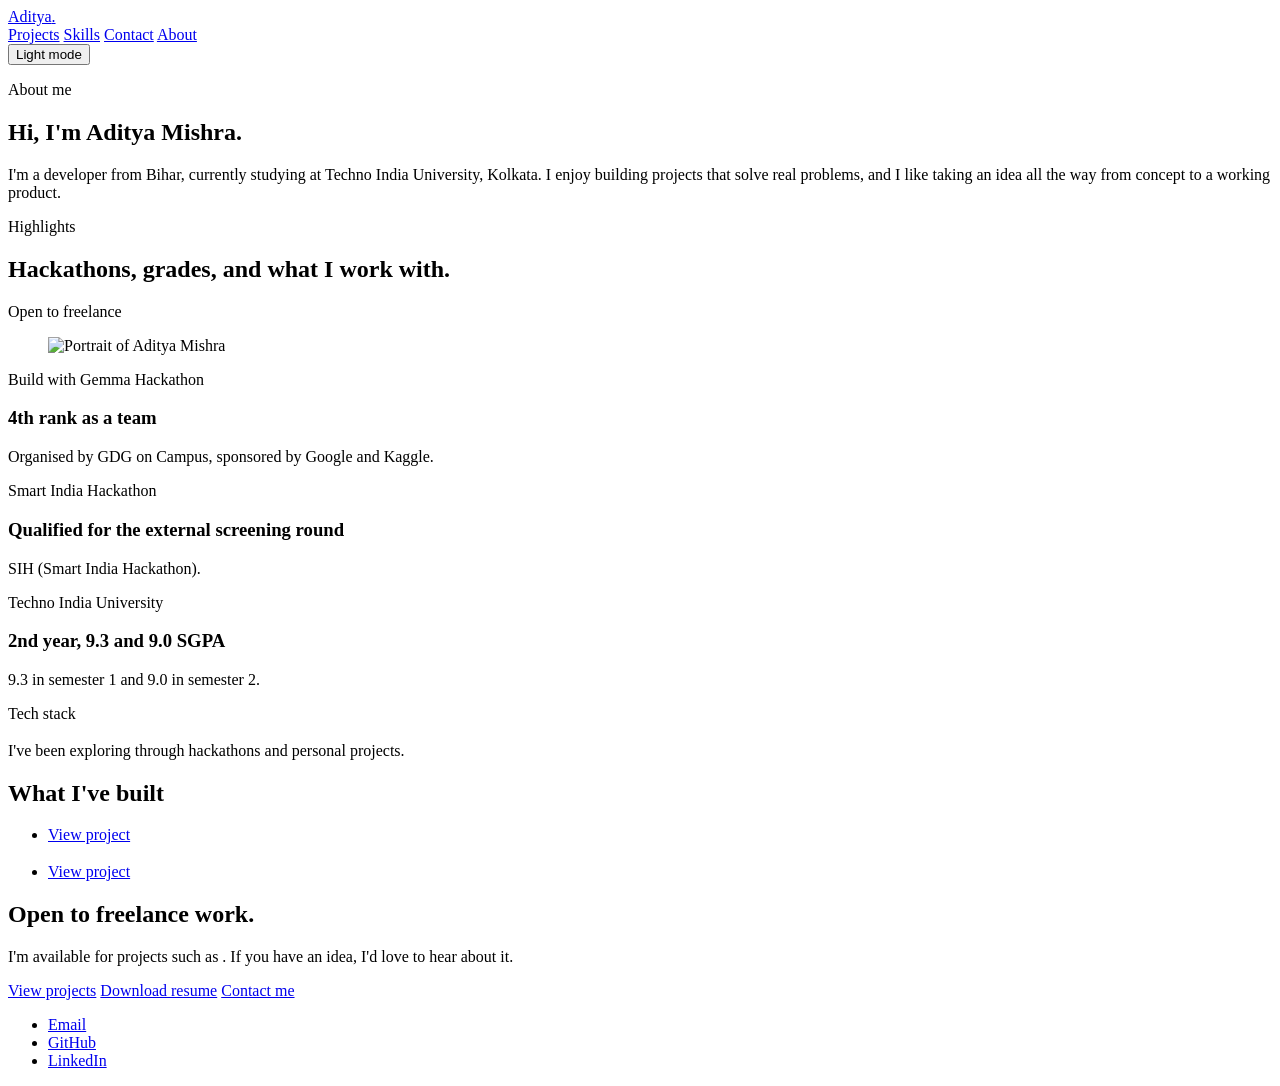
==== navbar/about.html @ b5911bcc "added html for about page" ====
<!DOCTYPE html>
<html lang="en" data-theme="dark">
<head>
  <meta charset="UTF-8">
  <meta name="viewport" content="width=device-width, initial-scale=1">
  <title>About | Aditya Mishra</title>
  <meta name="description" content="Aditya Mishra, developer from Bihar studying at Techno India University, Kolkata. Open to freelance projects.">
  <link rel="preconnect" href="https://fonts.googleapis.com">
  <link rel="preconnect" href="https://fonts.gstatic.com" crossorigin>
  <link href="https://fonts.googleapis.com/css2?family=JetBrains+Mono:wght@400;600&family=Space+Grotesk:wght@400;500;700&display=swap" rel="stylesheet">
  <link rel="stylesheet" href="style.css">
</head>
<body>

  <header class="nav">
    <a class="logo" href="#">Aditya<span>.</span></a>
    <nav class="nav-links" aria-label="Main">
      <!-- LINK: replace each # with your page/section link -->
      <a href="#">Projects</a>
      <a href="#">Skills</a>
      <a href="#">Contact</a>
      <a href="#" class="active">About</a>
    </nav>
    <button class="theme-toggle" id="themeToggle" type="button">Light mode</button>
  </header>

  <main>
    <section class="hero">
      <div class="hero-title">
        <p class="eyebrow">About me</p>
        <h1>Hi, I'm Aditya Mishra.</h1>
      </div>
      <p class="hero-text">
        I'm a developer from Bihar, currently studying at Techno India University, Kolkata.
        I enjoy building <!-- EDIT: web apps / AI-powered tools --> projects that solve real problems,
        and I like taking an idea all the way from concept to a working product.
      </p>
    </section>

    <section class="panel" aria-labelledby="highlights-title">
      <div class="panel-head">
        <div>
          <p class="eyebrow">Highlights</p>
          <h2 id="highlights-title">Hackathons, grades, and what I work with.</h2>
        </div>
        <span class="pill"><i class="dot"></i>Open to freelance</span>
      </div>

      <div class="panel-body">
        <!-- PHOTO: put your headshot in the same folder and set src, e.g. src="aditya.jpg" -->
        <figure class="photo">
          <img src="" alt="Portrait of Aditya Mishra">
        </figure>

        <div class="facts">
          <article class="fact">
            <p class="fact-label">Build with Gemma Hackathon</p>
            <h3>4th rank as a team</h3>
            <p>Organised by GDG on Campus, sponsored by Google and Kaggle.</p>
          </article>
          <article class="fact">
            <p class="fact-label">Smart India Hackathon</p>
            <h3>Qualified for the external screening round</h3>
            <p>SIH (Smart India Hackathon).</p>
          </article>
          <article class="fact">
            <p class="fact-label">Techno India University</p>
            <h3>2nd year, 9.3 and 9.0 SGPA</h3>
            <p>9.3 in semester 1 and 9.0 in semester 2.</p>
          </article>
          <article class="fact">
            <p class="fact-label">Tech stack</p>
            <h3><!-- EDIT: e.g. React, Node.js, Python, Firebase --></h3>
            <p>I've been exploring <!-- EDIT: AI/ML, Gemma, etc. --> through hackathons and personal projects.</p>
          </article>
        </div>
      </div>
    </section>

    <section class="built" aria-labelledby="built-title">
      <h2 id="built-title">What I've built</h2>
      <ul class="built-list">
        <li>
          <div>
            <h3><!-- EDIT: Gemma hackathon project name --></h3>
            <p><!-- EDIT: one line on what it does and your role --></p>
          </div>
          <a class="link-btn" href="#">View project</a> <!-- LINK: project link -->
        </li>
        <li>
          <div>
            <h3><!-- EDIT: SIH project name --></h3>
            <p><!-- EDIT: one line on the problem it solves --></p>
          </div>
          <a class="link-btn" href="#">View project</a> <!-- LINK: project link -->
        </li>
      </ul>
    </section>

    <section class="cta" aria-labelledby="cta-title">
      <h2 id="cta-title">Open to freelance work.</h2>
      <p>
        I'm available for projects such as <!-- EDIT: websites, web apps, landing pages, AI integrations -->.
        If you have an idea, I'd love to hear about it.
      </p>
      <div class="cta-actions">
        <a class="btn primary" href="#">View projects</a>   <!-- LINK: projects page -->
        <a class="btn" href="#">Download resume</a>         <!-- LINK: resume PDF -->
        <a class="btn" href="#">Contact me</a>              <!-- LINK: contact page or mailto: -->
      </div>
      <ul class="socials">
        <li><a href="mailto:">Email</a></li>      <!-- LINK: mailto:you@example.com -->
        <li><a href="#">GitHub</a></li>           <!-- LINK: GitHub profile -->
        <li><a href="#">LinkedIn</a></li>         <!-- LINK: LinkedIn profile -->
      </ul>
    </section>
  </main>

  <script>
    (function () {
      var root = document.documentElement;
      var btn = document.getElementById('themeToggle');
      var saved = null;
      try { saved = localStorage.getItem('theme'); } catch (e) {}
      if (saved === 'light' || saved === 'dark') root.setAttribute('data-theme', saved);
      sync();
      btn.addEventListener('click', function () {
        var next = root.getAttribute('data-theme') === 'dark' ? 'light' : 'dark';
        root.setAttribute('data-theme', next);
        try { localStorage.setItem('theme', next); } catch (e) {}
        sync();
      });
      function sync() {
        btn.textContent = root.getAttribute('data-theme') === 'dark' ? 'Light mode' : 'Dark mode';
      }
    })();
  </script>
</body>
</html>
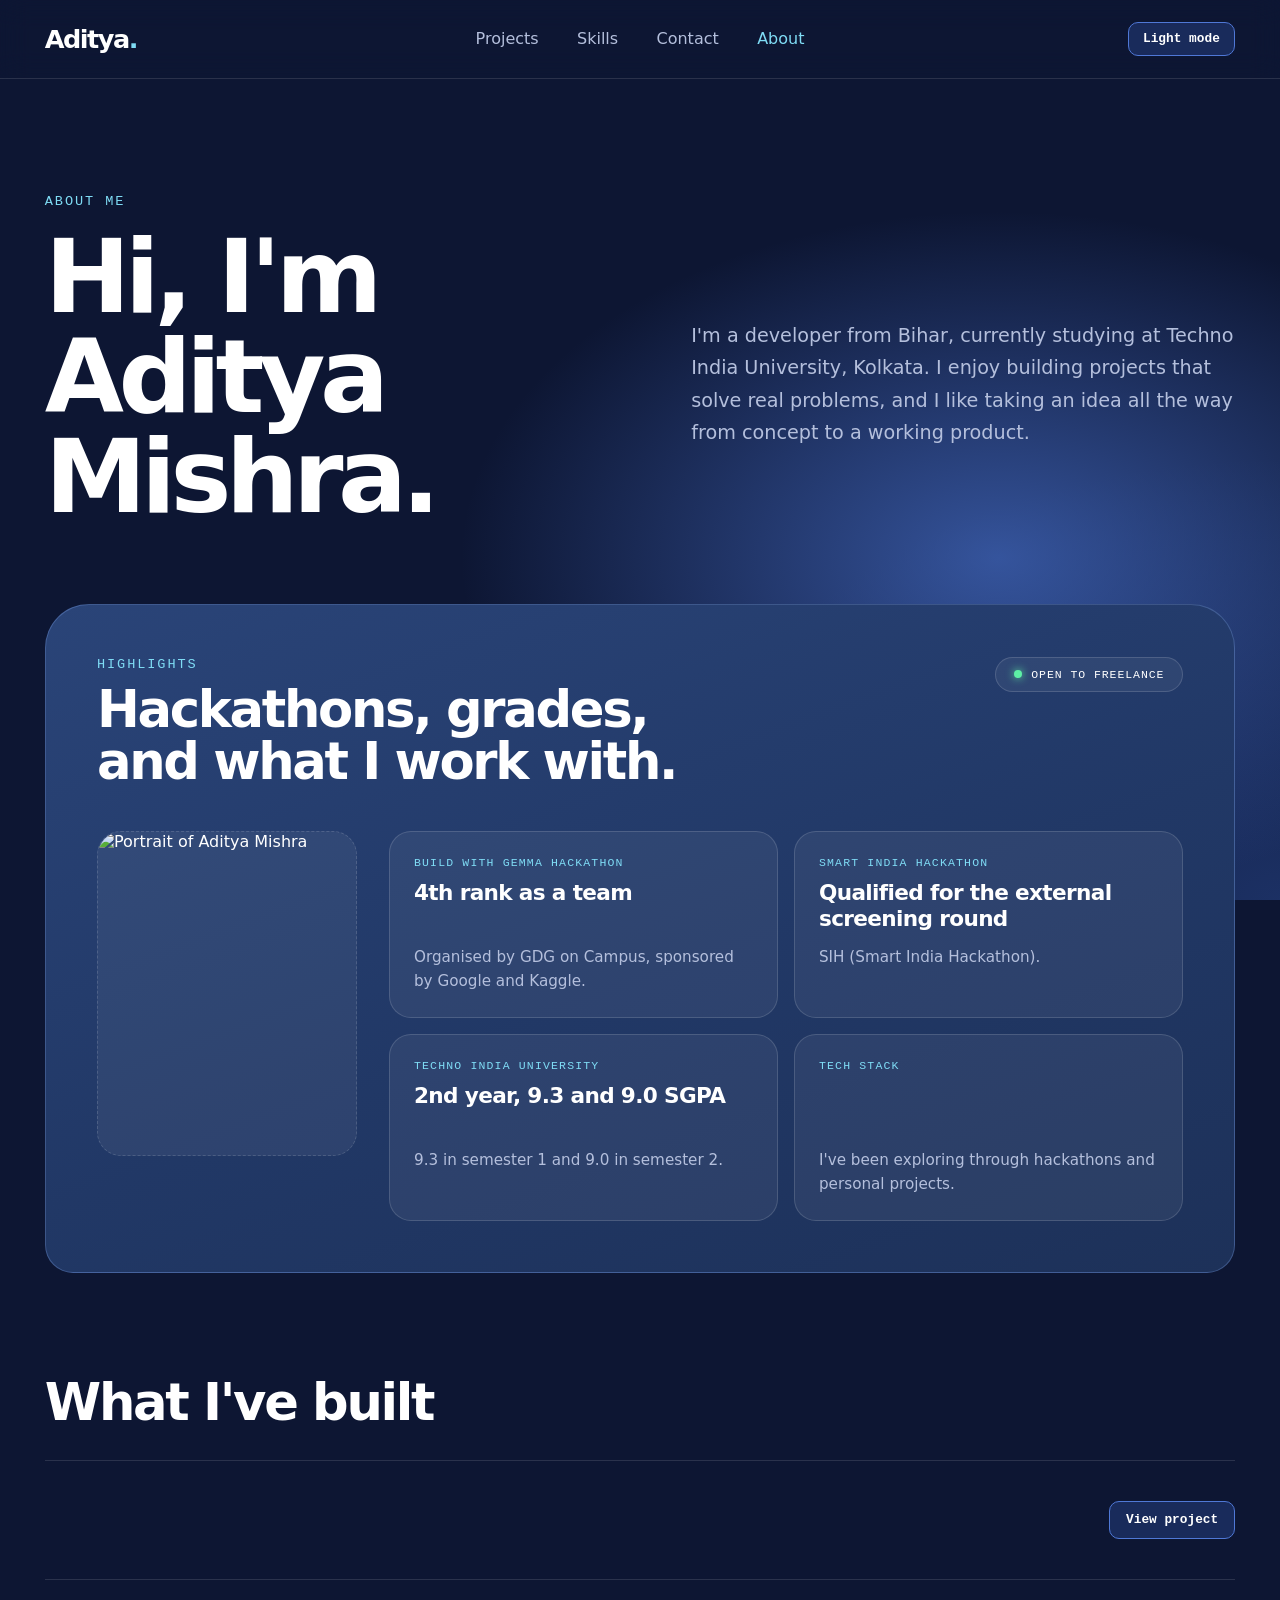
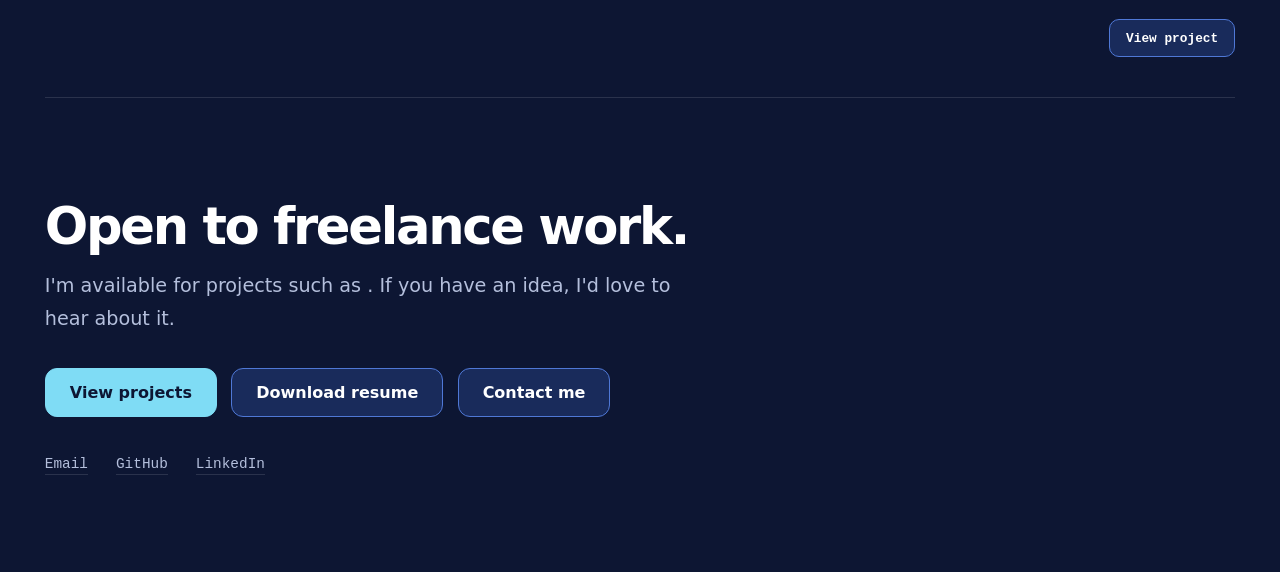
==== commit efc7709d: "added style to about page" ====
--- a/navbar/about.html
+++ b/navbar/about.html
@@ -8,7 +8,7 @@
   <link rel="preconnect" href="https://fonts.googleapis.com">
   <link rel="preconnect" href="https://fonts.gstatic.com" crossorigin>
   <link href="https://fonts.googleapis.com/css2?family=JetBrains+Mono:wght@400;600&family=Space+Grotesk:wght@400;500;700&display=swap" rel="stylesheet">
-  <link rel="stylesheet" href="style.css">
+  <link rel="stylesheet" href="about.css">
 </head>
 <body>
 
--- a/navbar/about.css
+++ b/navbar/about.css
@@ -0,0 +1,376 @@
+/* ---------- Theme tokens ---------- */
+:root {
+  --font-main: "Space Grotesk", system-ui, sans-serif;
+  --font-mono: "JetBrains Mono", ui-monospace, monospace;
+}
+
+:root[data-theme="dark"] {
+  --bg: #0d1633;
+  --bg-glow: rgba(66, 104, 190, 0.75);
+  --bg-glow-2: rgba(40, 70, 140, 0.55);
+  --text: #ffffff;
+  --text-soft: #b4bfdc;
+  --accent: #7fdcf5;
+  --line: rgba(255, 255, 255, 0.12);
+  --panel: linear-gradient(160deg, #2a4478 0%, #213866 55%, #1d3159 100%);
+  --panel-line: rgba(140, 180, 255, 0.28);
+  --tile: rgba(255, 255, 255, 0.06);
+  --tile-line: rgba(255, 255, 255, 0.14);
+  --btn-bg: rgba(40, 70, 140, 0.45);
+  --btn-line: #4f78d6;
+  --shadow: none;
+  --dot: #5df0a5;
+}
+
+:root[data-theme="light"] {
+  --bg: #f4f6f1;
+  --bg-glow: rgba(190, 212, 230, 0.8);
+  --bg-glow-2: rgba(210, 225, 235, 0.6);
+  --text: #17396b;
+  --text-soft: #566f93;
+  --accent: #2a5ea8;
+  --line: rgba(23, 57, 107, 0.14);
+  --panel: linear-gradient(160deg, #e6ecf6 0%, #dde8f4 55%, #cfe6f5 100%);
+  --panel-line: rgba(127, 220, 245, 0.55);
+  --tile: rgba(255, 255, 255, 0.55);
+  --tile-line: rgba(23, 57, 107, 0.12);
+  --btn-bg: rgba(255, 255, 255, 0.6);
+  --btn-line: #7a9ccc;
+  --shadow: 0 30px 60px -25px rgba(23, 57, 107, 0.35);
+  --dot: #4be394;
+}
+
+/* ---------- Base ---------- */
+*, *::before, *::after { box-sizing: border-box; }
+html { scroll-behavior: smooth; }
+
+body {
+  margin: 0;
+  min-height: 100vh;
+  font-family: var(--font-main);
+  color: var(--text);
+  background:
+    radial-gradient(ellipse 60% 55% at 78% 62%, var(--bg-glow) 0%, transparent 70%),
+    radial-gradient(ellipse 70% 70% at 100% 100%, var(--bg-glow-2) 0%, transparent 70%),
+    var(--bg);
+  background-attachment: fixed;
+  transition: background-color .3s, color .3s;
+  -webkit-font-smoothing: antialiased;
+}
+
+a { color: inherit; text-decoration: none; }
+h1, h2, h3, p { margin: 0; }
+
+:focus-visible {
+  outline: 2px solid var(--accent);
+  outline-offset: 3px;
+  border-radius: 6px;
+}
+
+.eyebrow {
+  font-family: var(--font-mono);
+  font-size: 0.85rem;
+  letter-spacing: 0.14em;
+  text-transform: uppercase;
+  color: var(--accent);
+}
+
+/* ---------- Navbar ---------- */
+.nav {
+  position: sticky;
+  top: 0;
+  z-index: 10;
+  display: grid;
+  grid-template-columns: 1fr auto 1fr;
+  align-items: center;
+  padding: 1.35rem clamp(1.25rem, 3.5vw, 4rem);
+  border-bottom: 1px solid var(--line);
+  backdrop-filter: blur(14px);
+  -webkit-backdrop-filter: blur(14px);
+}
+
+.logo {
+  font-size: 1.6rem;
+  font-weight: 700;
+  letter-spacing: -0.06em;
+}
+.logo span { color: var(--accent); }
+
+.nav-links { display: flex; gap: 2.4rem; }
+.nav-links a {
+  font-weight: 500;
+  color: var(--text-soft);
+  transition: color .2s;
+}
+.nav-links a:hover,
+.nav-links a.active { color: var(--accent); }
+
+.theme-toggle {
+  justify-self: end;
+  font-family: var(--font-mono);
+  font-size: 0.8rem;
+  font-weight: 600;
+  color: var(--text);
+  background: var(--btn-bg);
+  border: 1px solid var(--btn-line);
+  border-radius: 10px;
+  padding: 0.55rem 0.9rem;
+  cursor: pointer;
+  transition: background .2s, transform .15s;
+}
+.theme-toggle:hover { transform: translateY(-1px); }
+
+/* ---------- Layout ---------- */
+main {
+  width: min(1380px, 100% - clamp(2.5rem, 7vw, 12rem));
+  margin-inline: auto;
+  padding-bottom: 6rem;
+}
+
+/* ---------- Hero ---------- */
+.hero {
+  display: grid;
+  grid-template-columns: 1.1fr 1fr;
+  align-items: center;
+  gap: 3rem;
+  padding: clamp(4rem, 9vw, 8rem) 0 clamp(3rem, 6vw, 5rem);
+}
+
+.hero h1 {
+  margin-top: 1.1rem;
+  font-size: clamp(3.2rem, 8vw, 6.6rem);
+  line-height: 0.98;
+  font-weight: 700;
+  letter-spacing: -0.055em;
+}
+
+.hero-text {
+  max-width: 34rem;
+  font-size: clamp(1.05rem, 1.5vw, 1.25rem);
+  line-height: 1.7;
+  color: var(--text-soft);
+  padding-top: 3rem;
+}
+
+/* ---------- Highlights panel ---------- */
+.panel {
+  padding: clamp(1.75rem, 4vw, 4.5rem);
+  border-radius: 44px 44px 28px 28px;
+  background: var(--panel);
+  border: 1px solid var(--panel-line);
+  box-shadow: var(--shadow);
+}
+
+.panel-head {
+  display: flex;
+  justify-content: space-between;
+  align-items: flex-start;
+  gap: 1.5rem;
+}
+
+.panel h2 {
+  margin-top: 0.7rem;
+  max-width: 17ch;
+  font-size: clamp(2rem, 4vw, 3.2rem);
+  line-height: 1.02;
+  font-weight: 700;
+  letter-spacing: -0.045em;
+}
+
+.pill {
+  display: inline-flex;
+  align-items: center;
+  gap: 0.6rem;
+  flex-shrink: 0;
+  font-family: var(--font-mono);
+  font-size: 0.72rem;
+  letter-spacing: 0.08em;
+  text-transform: uppercase;
+  padding: 0.65rem 1.1rem;
+  border: 1px solid var(--tile-line);
+  border-radius: 999px;
+  background: var(--tile);
+}
+.dot {
+  width: 8px;
+  height: 8px;
+  border-radius: 50%;
+  background: var(--dot);
+  box-shadow: 0 0 8px var(--dot);
+}
+
+.panel-body {
+  display: grid;
+  grid-template-columns: 260px 1fr;
+  gap: 2rem;
+  margin-top: 2.75rem;
+}
+
+.photo {
+  margin: 0;
+  aspect-ratio: 4 / 5;
+  border-radius: 24px;
+  border: 1px dashed var(--tile-line);
+  background: var(--tile);
+  overflow: hidden;
+}
+.photo img {
+  display: block;
+  width: 100%;
+  height: 100%;
+  object-fit: cover;
+}
+
+.facts {
+  display: grid;
+  grid-template-columns: repeat(2, 1fr);
+  gap: 1rem;
+}
+
+.fact {
+  padding: 1.5rem;
+  border-radius: 22px;
+  border: 1px solid var(--tile-line);
+  background: var(--tile);
+}
+.fact-label {
+  font-family: var(--font-mono);
+  font-size: 0.72rem;
+  letter-spacing: 0.1em;
+  text-transform: uppercase;
+  color: var(--accent);
+}
+.fact h3 {
+  min-height: 2.6em;
+  margin: 0.7rem 0 0.5rem;
+  font-size: 1.35rem;
+  line-height: 1.2;
+  font-weight: 700;
+  letter-spacing: -0.03em;
+}
+.fact p:last-child {
+  font-size: 0.95rem;
+  line-height: 1.6;
+  color: var(--text-soft);
+}
+
+/* ---------- What I've built ---------- */
+.built { padding-top: clamp(4rem, 8vw, 6.5rem); }
+
+.built h2,
+.cta h2 {
+  font-size: clamp(2rem, 4vw, 3.2rem);
+  line-height: 1.02;
+  font-weight: 700;
+  letter-spacing: -0.045em;
+}
+
+.built-list {
+  list-style: none;
+  margin: 2rem 0 0;
+  padding: 0;
+  border-top: 1px solid var(--line);
+}
+.built-list li {
+  display: flex;
+  justify-content: space-between;
+  align-items: center;
+  gap: 2rem;
+  padding: 1.75rem 0;
+  border-bottom: 1px solid var(--line);
+}
+.built-list h3 {
+  min-height: 1.3em;
+  font-size: 1.5rem;
+  font-weight: 700;
+  letter-spacing: -0.03em;
+}
+.built-list p {
+  min-height: 1.5em;
+  margin-top: 0.4rem;
+  color: var(--text-soft);
+  line-height: 1.6;
+}
+
+.link-btn {
+  flex-shrink: 0;
+  font-family: var(--font-mono);
+  font-size: 0.8rem;
+  font-weight: 600;
+  padding: 0.65rem 1rem;
+  border: 1px solid var(--btn-line);
+  border-radius: 10px;
+  background: var(--btn-bg);
+  transition: transform .15s;
+}
+.link-btn:hover { transform: translateY(-1px); }
+
+/* ---------- Freelance CTA ---------- */
+.cta { padding-top: clamp(4rem, 8vw, 6.5rem); }
+.cta > p {
+  max-width: 40rem;
+  margin-top: 1.1rem;
+  font-size: 1.2rem;
+  line-height: 1.7;
+  color: var(--text-soft);
+}
+
+.cta-actions {
+  display: flex;
+  flex-wrap: wrap;
+  gap: 0.9rem;
+  margin-top: 2rem;
+}
+.btn {
+  font-weight: 700;
+  padding: 0.9rem 1.5rem;
+  border: 1px solid var(--btn-line);
+  border-radius: 12px;
+  background: var(--btn-bg);
+  transition: transform .15s;
+}
+.btn:hover { transform: translateY(-2px); }
+.btn.primary {
+  color: #0d1633;
+  background: var(--accent);
+  border-color: var(--accent);
+}
+:root[data-theme="light"] .btn.primary { color: #fff; }
+
+.socials {
+  display: flex;
+  gap: 1.75rem;
+  list-style: none;
+  margin: 2.25rem 0 0;
+  padding: 0;
+}
+.socials a {
+  font-family: var(--font-mono);
+  font-size: 0.9rem;
+  color: var(--text-soft);
+  border-bottom: 1px solid var(--line);
+  padding-bottom: 2px;
+  transition: color .2s, border-color .2s;
+}
+.socials a:hover { color: var(--accent); border-color: var(--accent); }
+
+/* ---------- Responsive ---------- */
+@media (max-width: 960px) {
+  .hero { grid-template-columns: 1fr; gap: 1.5rem; }
+  .hero-text { padding-top: 0; }
+  .panel-body { grid-template-columns: 1fr; }
+  .photo { max-width: 260px; }
+}
+
+@media (max-width: 720px) {
+  .nav { grid-template-columns: 1fr auto; row-gap: 1rem; }
+  .nav-links { order: 3; grid-column: 1 / -1; gap: 1.5rem; overflow-x: auto; }
+  .panel-head { flex-direction: column; }
+  .facts { grid-template-columns: 1fr; }
+  .fact h3 { min-height: 0; }
+  .built-list li { flex-direction: column; align-items: flex-start; gap: 1rem; }
+}
+
+@media (prefers-reduced-motion: reduce) {
+  * { transition: none !important; scroll-behavior: auto !important; }
+}
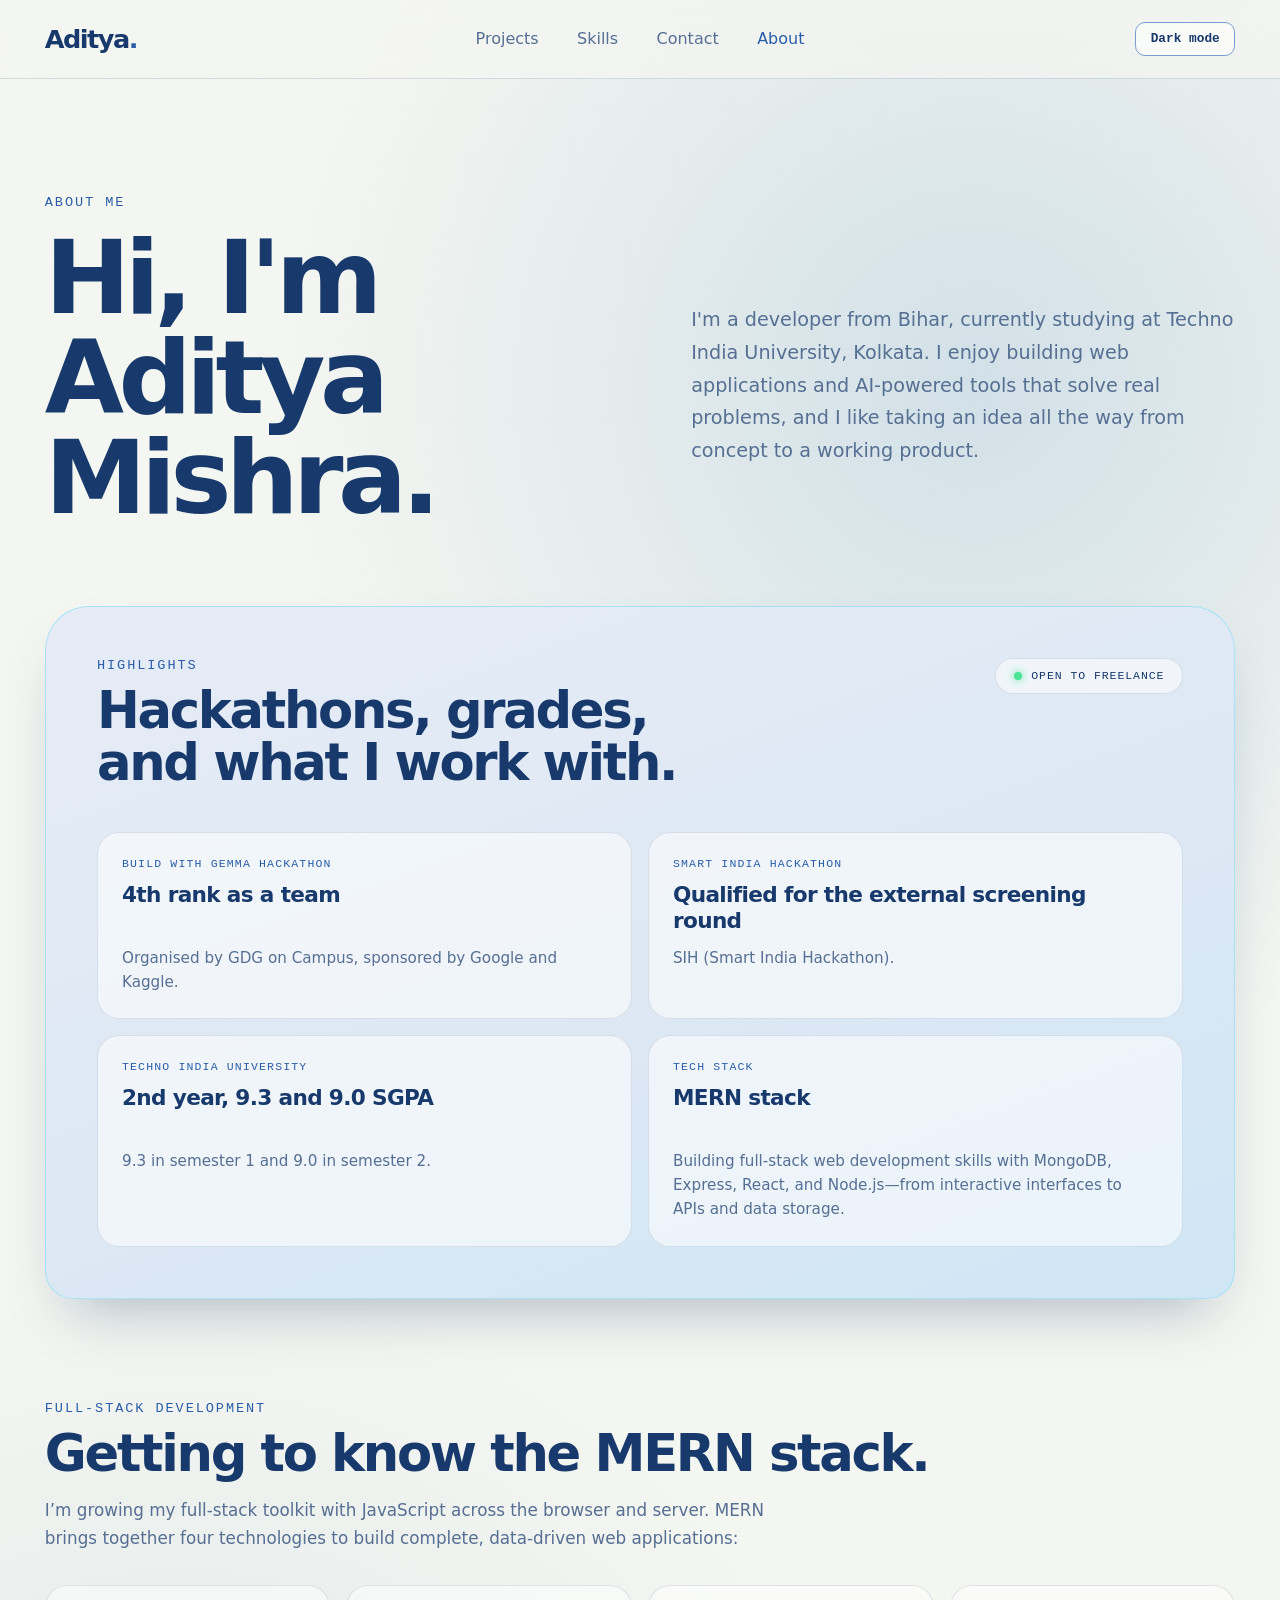
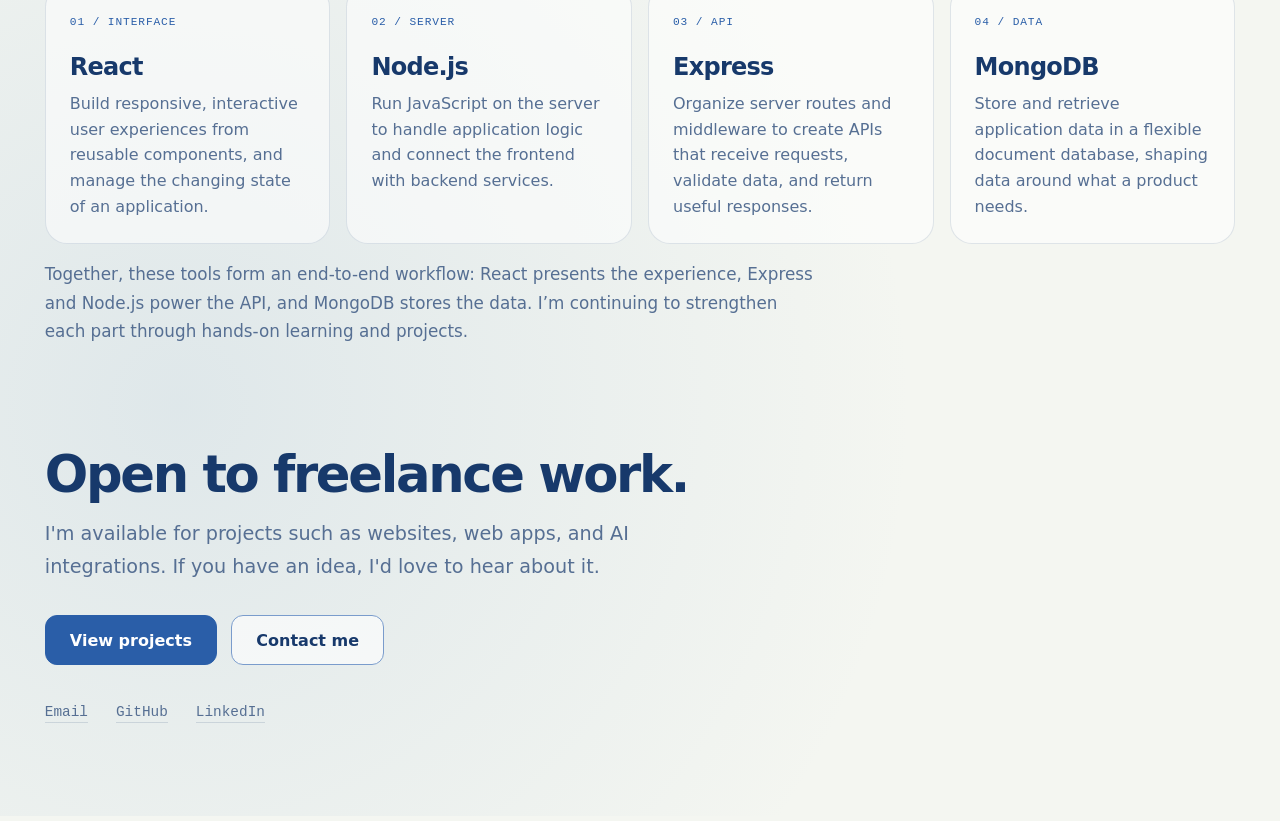
==== commit 82183fba: "worked on abou section" ====
--- a/navbar/about.html
+++ b/navbar/about.html
@@ -1,5 +1,5 @@
 <!DOCTYPE html>
-<html lang="en" data-theme="dark">
+<html lang="en">
 <head>
   <meta charset="UTF-8">
   <meta name="viewport" content="width=device-width, initial-scale=1">
@@ -7,21 +7,20 @@
   <meta name="description" content="Aditya Mishra, developer from Bihar studying at Techno India University, Kolkata. Open to freelance projects.">
   <link rel="preconnect" href="https://fonts.googleapis.com">
   <link rel="preconnect" href="https://fonts.gstatic.com" crossorigin>
-  <link href="https://fonts.googleapis.com/css2?family=JetBrains+Mono:wght@400;600&family=Space+Grotesk:wght@400;500;700&display=swap" rel="stylesheet">
+  <link href="https://fonts.googleapis.com/css2?family=DM+Mono:wght@400;500&family=Space+Grotesk:wght@400;500;600;700&display=swap" rel="stylesheet">
   <link rel="stylesheet" href="about.css">
 </head>
 <body>
 
   <header class="nav">
-    <a class="logo" href="#">Aditya<span>.</span></a>
+    <a class="logo" href="../index.html">Aditya<span>.</span></a>
     <nav class="nav-links" aria-label="Main">
-      <!-- LINK: replace each # with your page/section link -->
-      <a href="#">Projects</a>
-      <a href="#">Skills</a>
-      <a href="#">Contact</a>
-      <a href="#" class="active">About</a>
+      <a href="projects.html">Projects</a>
+      <a href="skills.html">Skills</a>
+      <a href="contact.html">Contact</a>
+      <a href="about.html" class="active" aria-current="page">About</a>
     </nav>
-    <button class="theme-toggle" id="themeToggle" type="button">Light mode</button>
+    <button class="theme-toggle" id="theme-toggle" type="button" aria-label="Switch to light mode">Light mode</button>
   </header>
 
   <main>
@@ -32,7 +31,7 @@
       </div>
       <p class="hero-text">
         I'm a developer from Bihar, currently studying at Techno India University, Kolkata.
-        I enjoy building <!-- EDIT: web apps / AI-powered tools --> projects that solve real problems,
+        I enjoy building web applications and AI-powered tools that solve real problems,
         and I like taking an idea all the way from concept to a working product.
       </p>
     </section>
@@ -47,11 +46,6 @@
       </div>
 
       <div class="panel-body">
-        <!-- PHOTO: put your headshot in the same folder and set src, e.g. src="aditya.jpg" -->
-        <figure class="photo">
-          <img src="" alt="Portrait of Aditya Mishra">
-        </figure>
-
         <div class="facts">
           <article class="fact">
             <p class="fact-label">Build with Gemma Hackathon</p>
@@ -70,48 +64,65 @@
           </article>
           <article class="fact">
             <p class="fact-label">Tech stack</p>
-            <h3><!-- EDIT: e.g. React, Node.js, Python, Firebase --></h3>
-            <p>I've been exploring <!-- EDIT: AI/ML, Gemma, etc. --> through hackathons and personal projects.</p>
+            <h3>MERN stack</h3>
+            <p>Building full-stack web development skills with MongoDB, Express, React, and Node.js—from interactive interfaces to APIs and data storage.</p>
           </article>
         </div>
       </div>
     </section>
 
-    <section class="built" aria-labelledby="built-title">
-      <h2 id="built-title">What I've built</h2>
-      <ul class="built-list">
-        <li>
-          <div>
-            <h3><!-- EDIT: Gemma hackathon project name --></h3>
-            <p><!-- EDIT: one line on what it does and your role --></p>
-          </div>
-          <a class="link-btn" href="#">View project</a> <!-- LINK: project link -->
-        </li>
-        <li>
-          <div>
-            <h3><!-- EDIT: SIH project name --></h3>
-            <p><!-- EDIT: one line on the problem it solves --></p>
-          </div>
-          <a class="link-btn" href="#">View project</a> <!-- LINK: project link -->
-        </li>
-      </ul>
+    <section class="stack" aria-labelledby="stack-title">
+      <div class="stack-heading">
+        <p class="eyebrow">Full-stack development</p>
+        <h2 id="stack-title">Getting to know the MERN stack.</h2>
+        <p class="stack-intro">
+          I’m growing my full-stack toolkit with JavaScript across the browser and server.
+          MERN brings together four technologies to build complete, data-driven web applications:
+        </p>
+      </div>
+      <div class="stack-grid">
+        <article class="stack-card">
+          <span class="stack-number">01 / INTERFACE</span>
+          <h3>React</h3>
+          <p>Build responsive, interactive user experiences from reusable components, and manage the changing state of an application.</p>
+        </article>
+        <article class="stack-card">
+          <span class="stack-number">02 / SERVER</span>
+          <h3>Node.js</h3>
+          <p>Run JavaScript on the server to handle application logic and connect the frontend with backend services.</p>
+        </article>
+        <article class="stack-card">
+          <span class="stack-number">03 / API</span>
+          <h3>Express</h3>
+          <p>Organize server routes and middleware to create APIs that receive requests, validate data, and return useful responses.</p>
+        </article>
+        <article class="stack-card">
+          <span class="stack-number">04 / DATA</span>
+          <h3>MongoDB</h3>
+          <p>Store and retrieve application data in a flexible document database, shaping data around what a product needs.</p>
+        </article>
+      </div>
+      <p class="stack-outro">
+        Together, these tools form an end-to-end workflow: React presents the experience,
+        Express and Node.js power the API, and MongoDB stores the data. I’m continuing to
+        strengthen each part through hands-on learning and projects.
+      </p>
     </section>
 
     <section class="cta" aria-labelledby="cta-title">
       <h2 id="cta-title">Open to freelance work.</h2>
       <p>
-        I'm available for projects such as <!-- EDIT: websites, web apps, landing pages, AI integrations -->.
+        I'm available for projects such as websites, web apps, and AI integrations.
         If you have an idea, I'd love to hear about it.
       </p>
       <div class="cta-actions">
-        <a class="btn primary" href="#">View projects</a>   <!-- LINK: projects page -->
-        <a class="btn" href="#">Download resume</a>         <!-- LINK: resume PDF -->
-        <a class="btn" href="#">Contact me</a>              <!-- LINK: contact page or mailto: -->
+        <a class="btn primary" href="projects.html">View projects</a>
+        <a class="btn" href="contact.html">Contact me</a>
       </div>
       <ul class="socials">
-        <li><a href="mailto:">Email</a></li>      <!-- LINK: mailto:you@example.com -->
-        <li><a href="#">GitHub</a></li>           <!-- LINK: GitHub profile -->
-        <li><a href="#">LinkedIn</a></li>         <!-- LINK: LinkedIn profile -->
+        <li><a href="mailto:">Email</a></li>
+        <li><a href="https://github.com/AdityaMishra2007-codes" target="_blank" rel="noreferrer">GitHub</a></li>
+        <li><a href="#">LinkedIn</a></li>
       </ul>
     </section>
   </main>
@@ -119,20 +130,30 @@
   <script>
     (function () {
       var root = document.documentElement;
-      var btn = document.getElementById('themeToggle');
-      var saved = null;
-      try { saved = localStorage.getItem('theme'); } catch (e) {}
-      if (saved === 'light' || saved === 'dark') root.setAttribute('data-theme', saved);
-      sync();
+      var btn = document.getElementById('theme-toggle');
+      var nav = document.querySelector('.nav');
+      var savedTheme = localStorage.getItem('skills-theme');
+      var preferredTheme = window.matchMedia('(prefers-color-scheme: light)').matches ? 'light' : 'dark';
+      var lastScrollY = window.scrollY;
+
+      function applyTheme(theme) {
+        root.dataset.theme = theme;
+        btn.textContent = theme === 'light' ? 'Dark mode' : 'Light mode';
+        btn.setAttribute('aria-label', 'Switch to ' + (theme === 'light' ? 'dark' : 'light') + ' mode');
+      }
+
+      applyTheme(savedTheme || preferredTheme);
       btn.addEventListener('click', function () {
-        var next = root.getAttribute('data-theme') === 'dark' ? 'light' : 'dark';
-        root.setAttribute('data-theme', next);
-        try { localStorage.setItem('theme', next); } catch (e) {}
-        sync();
+        var nextTheme = root.dataset.theme === 'light' ? 'dark' : 'light';
+        localStorage.setItem('skills-theme', nextTheme);
+        applyTheme(nextTheme);
       });
-      function sync() {
-        btn.textContent = root.getAttribute('data-theme') === 'dark' ? 'Light mode' : 'Dark mode';
-      }
+
+      window.addEventListener('scroll', function () {
+        var currentScrollY = window.scrollY;
+        nav.classList.toggle('nav-hidden', currentScrollY > lastScrollY && currentScrollY > 100);
+        lastScrollY = currentScrollY;
+      }, { passive: true });
     })();
   </script>
 </body>
--- a/navbar/about.css
+++ b/navbar/about.css
@@ -50,12 +50,33 @@
   font-family: var(--font-main);
   color: var(--text);
   background:
-    radial-gradient(ellipse 60% 55% at 78% 62%, var(--bg-glow) 0%, transparent 70%),
-    radial-gradient(ellipse 70% 70% at 100% 100%, var(--bg-glow-2) 0%, transparent 70%),
+    radial-gradient(circle at 76% 16%, #3e5fa7 0%, transparent 31%),
+    radial-gradient(circle at 14% 83%, #1c587c 0%, transparent 32%),
     var(--bg);
   background-attachment: fixed;
-  transition: background-color .3s, color .3s;
+  transition: background .3s ease, color .3s ease;
   -webkit-font-smoothing: antialiased;
+}
+
+:root[data-theme="light"] body {
+  background:
+    radial-gradient(circle at 76% 16%, rgba(108, 160, 204, 0.25) 0%, transparent 31%),
+    radial-gradient(circle at 14% 83%, rgba(168, 194, 216, 0.28) 0%, transparent 32%),
+    var(--bg);
+}
+
+body::before {
+  content: "";
+  position: fixed;
+  inset: 0;
+  z-index: -1;
+  opacity: 0.2;
+  pointer-events: none;
+  background-image:
+    linear-gradient(rgba(175, 214, 255, 0.07) 1px, transparent 1px),
+    linear-gradient(90deg, rgba(175, 214, 255, 0.07) 1px, transparent 1px);
+  background-size: 52px 52px;
+  mask-image: linear-gradient(to bottom, black, transparent);
 }
 
 a { color: inherit; text-decoration: none; }
@@ -77,16 +98,24 @@
 
 /* ---------- Navbar ---------- */
 .nav {
-  position: sticky;
+  position: fixed;
   top: 0;
+  left: 0;
+  width: 100%;
   z-index: 10;
   display: grid;
   grid-template-columns: 1fr auto 1fr;
   align-items: center;
   padding: 1.35rem clamp(1.25rem, 3.5vw, 4rem);
   border-bottom: 1px solid var(--line);
+  background: color-mix(in srgb, var(--bg) 72%, transparent);
   backdrop-filter: blur(14px);
   -webkit-backdrop-filter: blur(14px);
+  transition: transform 0.25s ease, background-color 0.3s ease;
+}
+
+.nav.nav-hidden {
+  transform: translateY(-110%);
 }
 
 .logo {
@@ -124,6 +153,7 @@
 main {
   width: min(1380px, 100% - clamp(2.5rem, 7vw, 12rem));
   margin-inline: auto;
+  padding-top: 5rem;
   padding-bottom: 6rem;
 }
 
@@ -200,25 +230,7 @@
 }
 
 .panel-body {
-  display: grid;
-  grid-template-columns: 260px 1fr;
-  gap: 2rem;
   margin-top: 2.75rem;
-}
-
-.photo {
-  margin: 0;
-  aspect-ratio: 4 / 5;
-  border-radius: 24px;
-  border: 1px dashed var(--tile-line);
-  background: var(--tile);
-  overflow: hidden;
-}
-.photo img {
-  display: block;
-  width: 100%;
-  height: 100%;
-  object-fit: cover;
 }
 
 .facts {
@@ -254,10 +266,10 @@
   color: var(--text-soft);
 }
 
-/* ---------- What I've built ---------- */
-.built { padding-top: clamp(4rem, 8vw, 6.5rem); }
-
-.built h2,
+/* ---------- MERN stack ---------- */
+.stack { padding-top: clamp(4rem, 8vw, 6.5rem); }
+
+.stack-heading h2,
 .cta h2 {
   font-size: clamp(2rem, 4vw, 3.2rem);
   line-height: 1.02;
@@ -265,45 +277,44 @@
   letter-spacing: -0.045em;
 }
 
-.built-list {
-  list-style: none;
-  margin: 2rem 0 0;
-  padding: 0;
-  border-top: 1px solid var(--line);
-}
-.built-list li {
-  display: flex;
-  justify-content: space-between;
-  align-items: center;
-  gap: 2rem;
-  padding: 1.75rem 0;
-  border-bottom: 1px solid var(--line);
-}
-.built-list h3 {
-  min-height: 1.3em;
+.stack-heading h2 { margin-top: 0.7rem; }
+.stack-intro,
+.stack-outro {
+  max-width: 48rem;
+  margin-top: 1rem;
+  color: var(--text-soft);
+  font-size: 1.05rem;
+  line-height: 1.7;
+}
+.stack-grid {
+  display: grid;
+  grid-template-columns: repeat(4, 1fr);
+  gap: 1rem;
+  margin-top: 2rem;
+}
+.stack-card {
+  min-height: 220px;
+  padding: 1.5rem;
+  border: 1px solid var(--tile-line);
+  border-radius: 22px;
+  background: var(--tile);
+}
+.stack-number {
+  color: var(--accent);
+  font-family: var(--font-mono);
+  font-size: 0.7rem;
+  letter-spacing: 0.08em;
+}
+.stack-card h3 {
+  margin-top: 1.5rem;
   font-size: 1.5rem;
-  font-weight: 700;
   letter-spacing: -0.03em;
 }
-.built-list p {
-  min-height: 1.5em;
-  margin-top: 0.4rem;
+.stack-card p {
+  margin-top: 0.65rem;
   color: var(--text-soft);
   line-height: 1.6;
 }
-
-.link-btn {
-  flex-shrink: 0;
-  font-family: var(--font-mono);
-  font-size: 0.8rem;
-  font-weight: 600;
-  padding: 0.65rem 1rem;
-  border: 1px solid var(--btn-line);
-  border-radius: 10px;
-  background: var(--btn-bg);
-  transition: transform .15s;
-}
-.link-btn:hover { transform: translateY(-1px); }
 
 /* ---------- Freelance CTA ---------- */
 .cta { padding-top: clamp(4rem, 8vw, 6.5rem); }
@@ -358,17 +369,24 @@
 @media (max-width: 960px) {
   .hero { grid-template-columns: 1fr; gap: 1.5rem; }
   .hero-text { padding-top: 0; }
-  .panel-body { grid-template-columns: 1fr; }
-  .photo { max-width: 260px; }
+  .stack-grid { grid-template-columns: repeat(2, 1fr); }
 }
 
 @media (max-width: 720px) {
-  .nav { grid-template-columns: 1fr auto; row-gap: 1rem; }
-  .nav-links { order: 3; grid-column: 1 / -1; gap: 1.5rem; overflow-x: auto; }
+  .nav { grid-template-columns: 1fr auto; row-gap: 0.8rem; }
+  .nav-links { grid-column: 1 / -1; grid-row: 2; justify-content: space-between; gap: 1rem; }
   .panel-head { flex-direction: column; }
   .facts { grid-template-columns: 1fr; }
   .fact h3 { min-height: 0; }
-  .built-list li { flex-direction: column; align-items: flex-start; gap: 1rem; }
+  main { padding-top: 7rem; }
+}
+
+@media (max-width: 480px) {
+  .nav { padding-top: 0.9rem; padding-bottom: 0.9rem; }
+  .nav-links { gap: 0.5rem; font-size: 0.9rem; }
+  .nav-links a { font-size: 0.8rem; }
+  .stack-grid { grid-template-columns: 1fr; }
+  .stack-card { min-height: 0; }
 }
 
 @media (prefers-reduced-motion: reduce) {
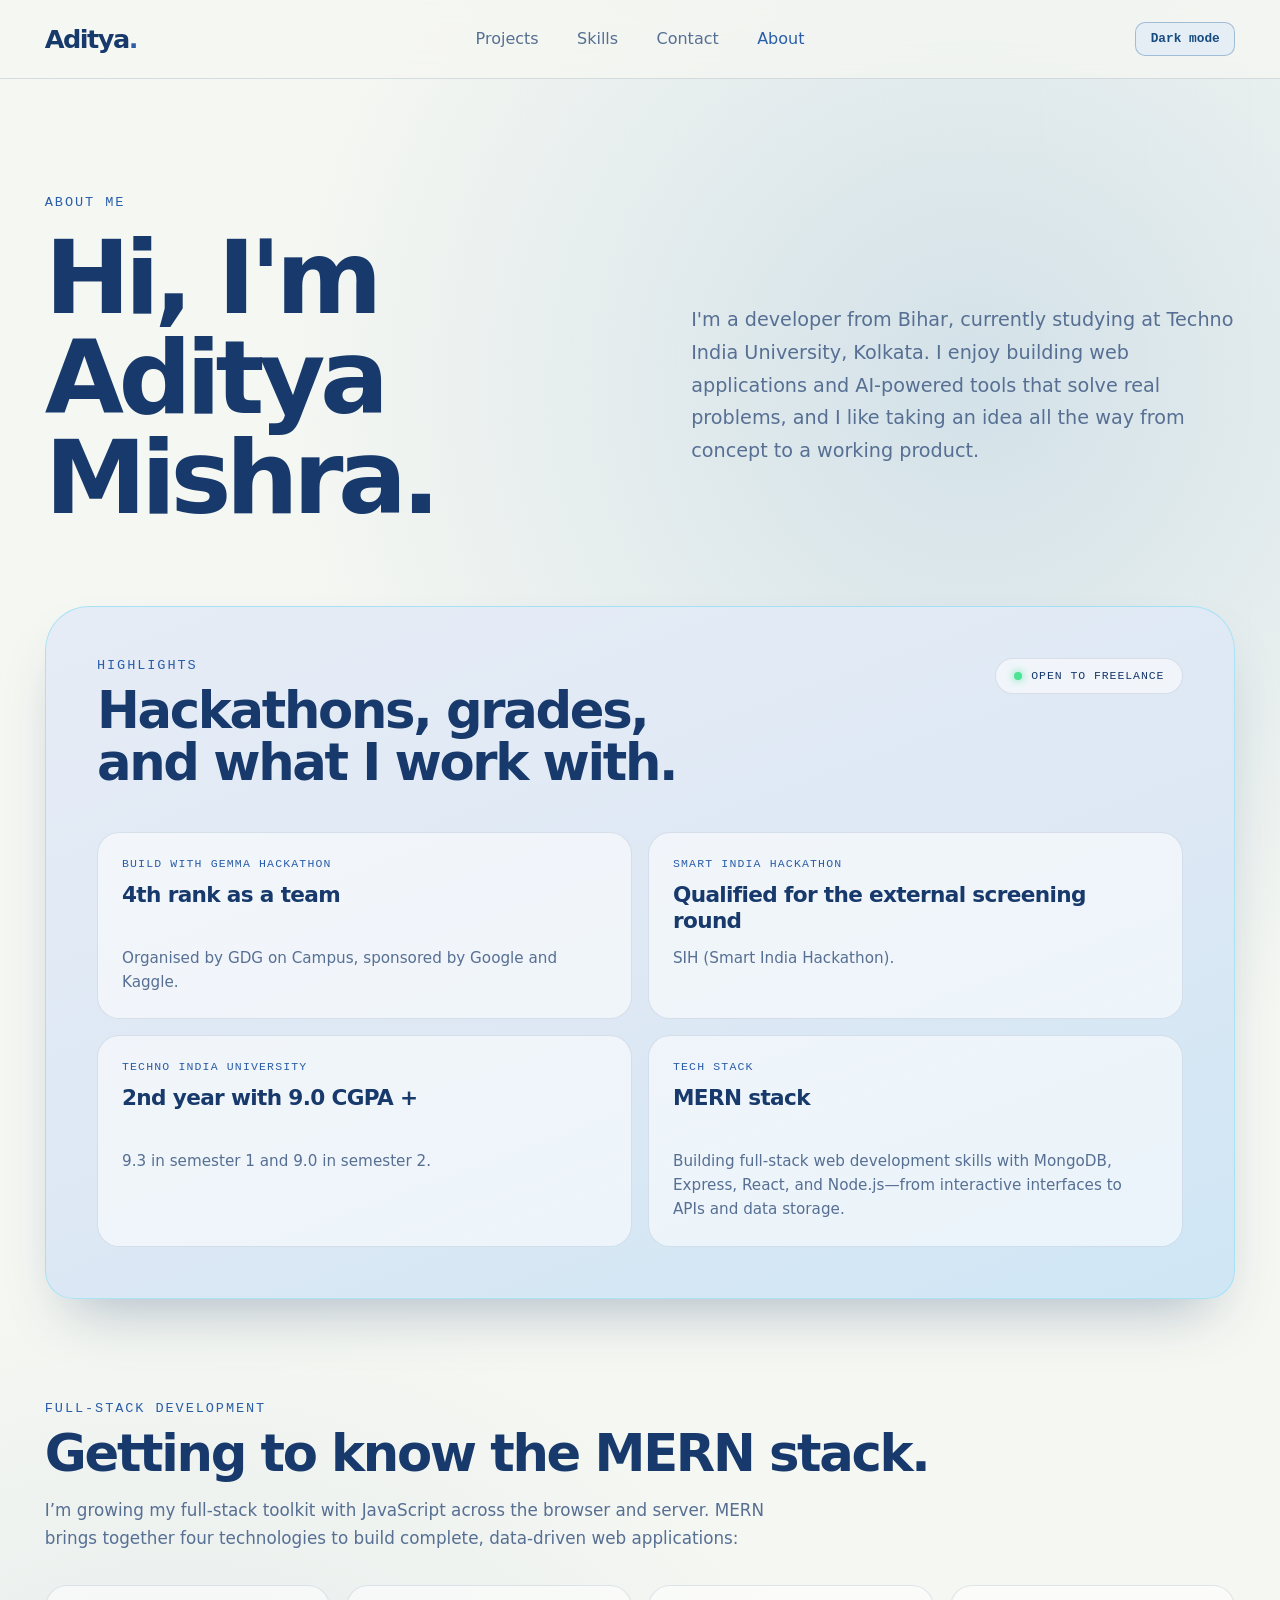
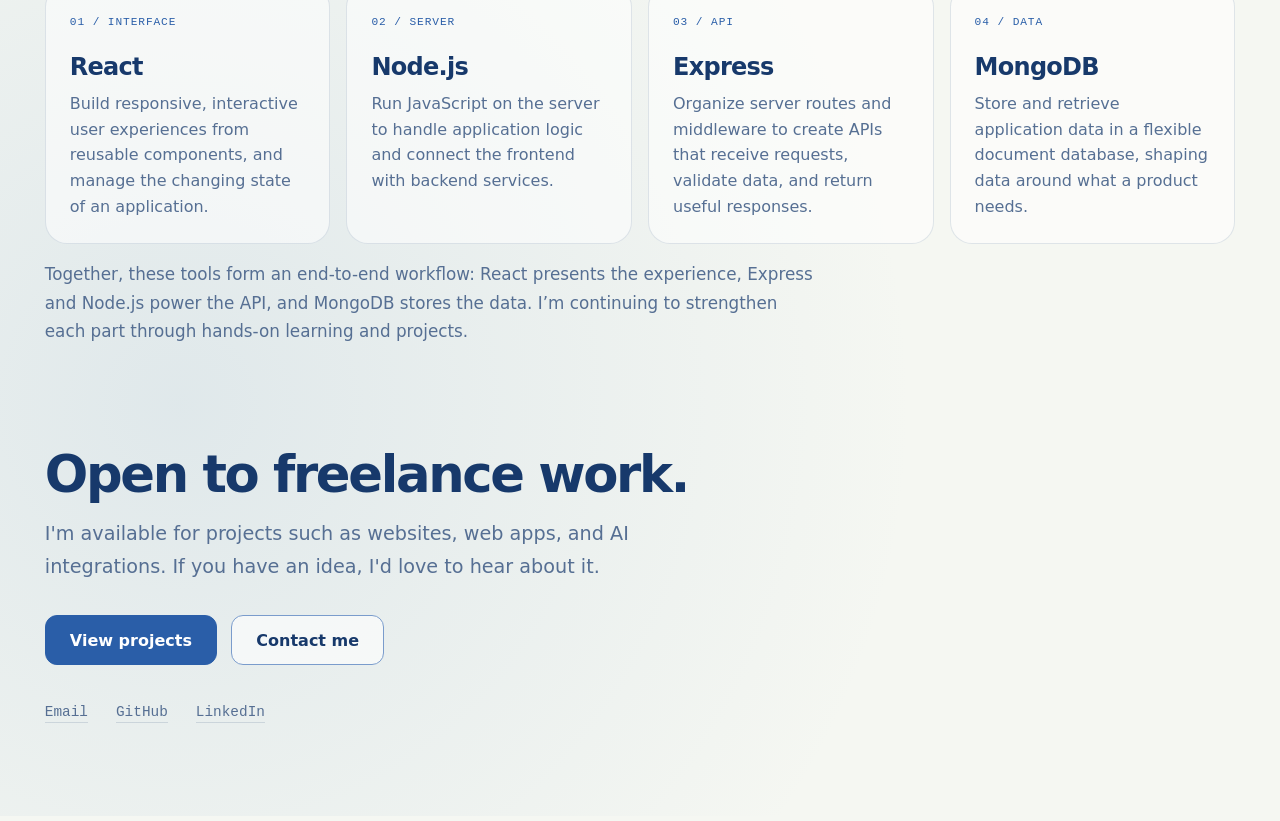
==== commit 305f4b75: "minor changes" ====
--- a/navbar/about.html
+++ b/navbar/about.html
@@ -59,7 +59,7 @@
           </article>
           <article class="fact">
             <p class="fact-label">Techno India University</p>
-            <h3>2nd year, 9.3 and 9.0 SGPA</h3>
+            <h3>2nd year with 9.0 CGPA + </h3>
             <p>9.3 in semester 1 and 9.0 in semester 2.</p>
           </article>
           <article class="fact">
--- a/navbar/about.css
+++ b/navbar/about.css
@@ -5,7 +5,7 @@
 }
 
 :root[data-theme="dark"] {
-  --bg: #0d1633;
+  --bg: #111a38;
   --bg-glow: rgba(66, 104, 190, 0.75);
   --bg-glow-2: rgba(40, 70, 140, 0.55);
   --text: #ffffff;
@@ -23,7 +23,7 @@
 }
 
 :root[data-theme="light"] {
-  --bg: #f4f6f1;
+  --bg: #f5f7f2;
   --bg-glow: rgba(190, 212, 230, 0.8);
   --bg-glow-2: rgba(210, 225, 235, 0.6);
   --text: #17396b;
@@ -136,18 +136,26 @@
 
 .theme-toggle {
   justify-self: end;
-  font-family: var(--font-mono);
-  font-size: 0.8rem;
-  font-weight: 600;
-  color: var(--text);
-  background: var(--btn-bg);
-  border: 1px solid var(--btn-line);
+  padding: 0.55rem 0.9rem;
+  border: 1px solid rgba(194, 225, 255, 0.35);
   border-radius: 10px;
-  padding: 0.55rem 0.9rem;
+  color: #d9e8ff;
+  background: rgba(43, 71, 132, 0.72);
+  font: 600 0.8rem "DM Mono", monospace;
   cursor: pointer;
-  transition: background .2s, transform .15s;
-}
-.theme-toggle:hover { transform: translateY(-1px); }
+  transition: background 0.25s ease, border-color 0.25s ease, color 0.25s ease;
+}
+
+.theme-toggle:hover,
+.theme-toggle:focus-visible {
+  border-color: var(--accent);
+}
+
+:root[data-theme="light"] .theme-toggle {
+  border-color: rgba(36, 95, 158, 0.35);
+  color: #174c80;
+  background: #e5edf5;
+}
 
 /* ---------- Layout ---------- */
 main {
